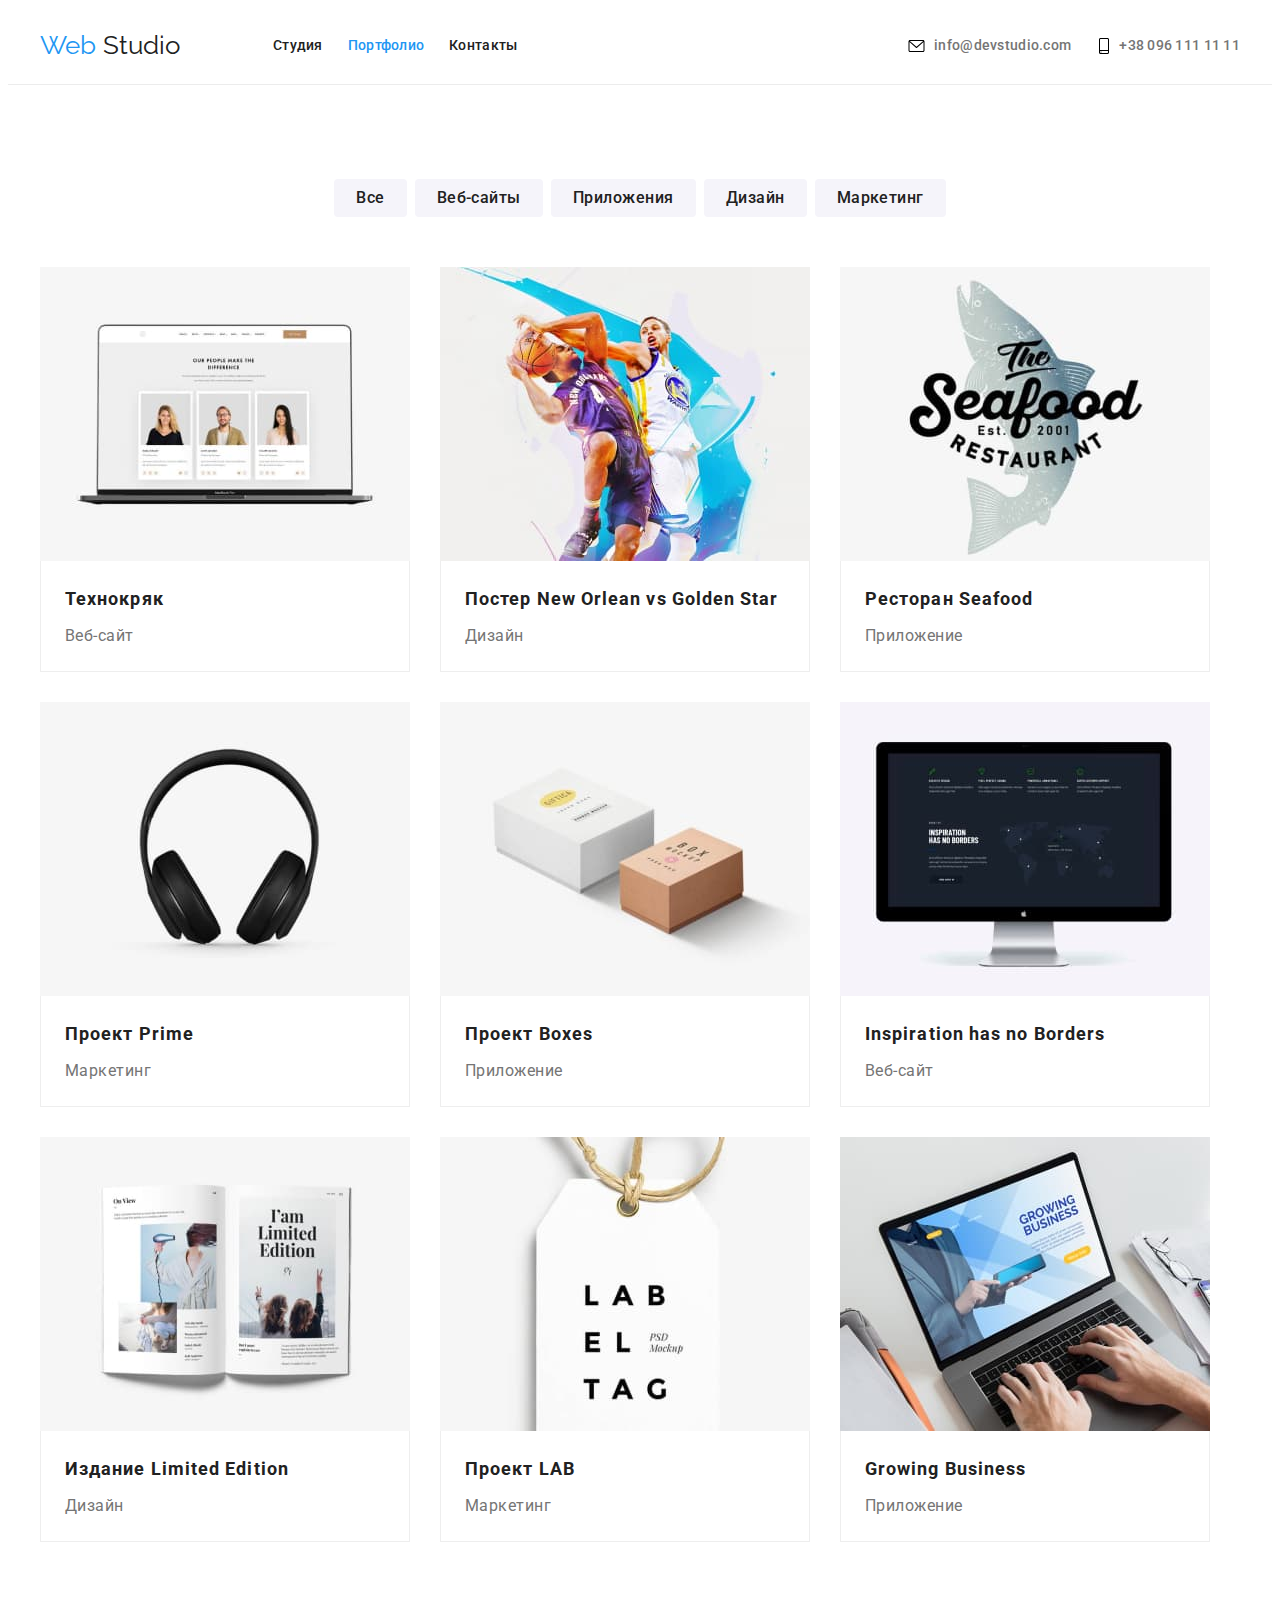
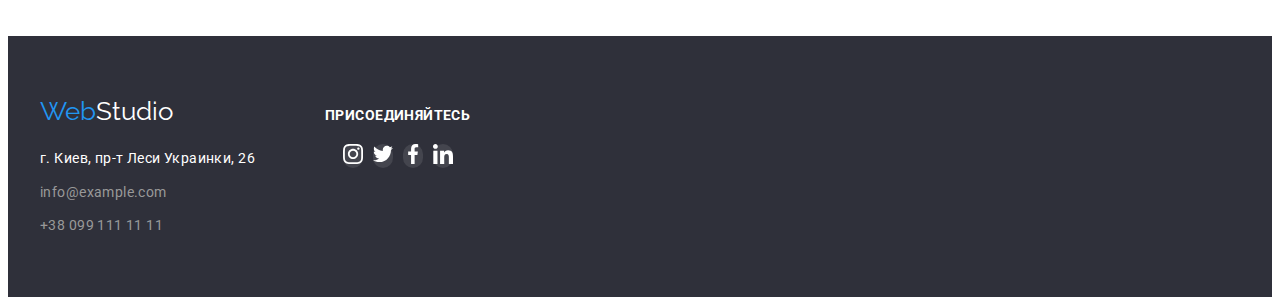
==== portfolio.html @ 64ae698d "created folders" ====
<!DOCTYPE html>
<html lang="ru">

<head>
    <meta charset="UTF-8">
    <meta http-equiv="X-UA-Compatible" content="IE=edge">
    <meta name="viewport" content="width=device-width, initial-scale=1.0">
    <title>Homework</title>

    <link rel="stylesheet" href="./css/style.css">

    <link rel="stylesheet" href="https://cdnjs.cloudflare.com/ajax/libs/modern-normalize/1.0.0/modern-normalize.min.css"
        integrity="sha512-ISS7cAi1PEhQ8jnbJpJZMd29NlhNj4AWYyLOSp2CE/CsHxTCu+r+t0D2yoJudVrd0/8fTVPUVDzY5Tvli75u/g=="
        crossorigin="anonymous" />
    
    <link
        href="https://fonts.googleapis.com/css2?family=Raleway:wght@700&family=Roboto:wght@400;500;700;900&display=swap"
        rel="stylesheet">
</head>

<body>
    <!--Header-->
    <header class="header">
        <div class="container header-container">
            <a href="./index.html" lang="en" class="logo link">
                <span class="colortext">Web</span> Studio
            </a>
            <nav>
                <ul class="site-nav list">
                    <li class="item"><a href="./index.html" class="link">Студия</a></li>
                    <li class="item"><a href="#" class="link active">Портфолио</a></li>
                    <li class="item"><a href="#" class="link">Контакты</a></li>
                </ul>
            </nav>

            <ul class="auth-nav list">
                <li class="item auth-nav-item">
                    <a class="link auth-nav-link" href="mailto:info@devstudio.com"><svg class="icon nav-icon" width="21" height="16">
                            <use href="./images/icons.svg#envelope"></use>
                        </svg>
                        info@devstudio.com</a>
                </li>
                <li class="item auth-nav-item">
                    <a class="link auth-nav-link" href="tel:+380961111111"><svg class="icon nav-icon" width="16" height="20">
                            <use href="./images/icons.svg#smartphone"></use>
                        </svg>+38 096 111 11 11</a>
                </li>
            </ul>
        </div>
    </header>

    <main class="section">
        <div class="container">
            <div class="filters">
                <button type="button" class="filters-button">Все</button>
                <button type="button" class="filters-button">Веб-сайты</button>
                <button type="button" class="filters-button">Приложения</button>
                <button type="button" class="filters-button">Дизайн</button>
                <button type="button" class="filters-button">Маркетинг</button>
            </div>
            <ul class="portfolio-set list">
                <li class="item">
                    <a href="#" class="link portfolio-set-link">
                        <img src="./images/portfolioimages/img1-techno.jpg" alt="picture of people on a laptop screen" width="370">
                        <div class="set-content">
                            <h3 class="portfolio-title">Технокряк</h3>
                            <p class="text">Веб-сайт</p>
                        </div>
                    </a>
                </li>
                <li class="item">
                    <a href="#" class="link portfolio-set-link">
                        <img src="./images/portfolioimages/img2-neworlean.jpg" alt="picture of basketball players on a poster" width="370">
                        <div class="set-content">
                            <h3 class="portfolio-title">Постер New Orlean vs Golden Star</h3>
                            <p class="text">Дизайн</p>
                        </div>
                    </a>
                </li>
                <li class="item">
                    <a href="#" class="link portfolio-set-link">
                        <img src="./images/portfolioimages/img3-seafood.jpg" alt="picture of a seafood restaurant logo" width="370">
                        <div class="set-content">
                            <h3 class="portfolio-title">Ресторан Seafood</h3>
                            <p class="text">Приложение</p>
                        </div>
                    </a>
                </li>
                <li class="item">
                    <a href="#" class="link portfolio-set-link">
                        <img src="./images/portfolioimages/img4-earphones.jpg" alt="picture of earphones" width="370">
                        <div class="set-content">
                            <h3 class="portfolio-title">Проект Prime</h3>
                            <p class="text">Маркетинг</p>
                        </div>
                    </a>
                </li>
                <li class="item">
                    <a href="#" class="link portfolio-set-link">
                        <img src="./images/portfolioimages/img5-boxes.jpg" alt="picture of boxes" width="370">
                        <div class="set-content">
                            <h3 class="portfolio-title">Проект Boxes</h3>
                            <p class="text">Приложение</p>
                        </div>
                    </a>
                </li>
                <li class="item">
                    <a href="#" class="link portfolio-set-link">
                        <img src="./images/portfolioimages/img6-monitor.jpg" alt="picture of Imac" width="370">
                        <div class="set-content">
                            <h3 class="portfolio-title">Inspiration has no Borders</h3>
                            <p class="text">Веб-сайт</p>
                        </div>
                    </a>
                </li>
                <li class="item">
                    <a href="#" class="link portfolio-set-link">
                        <img src="./images/portfolioimages/img7-magazine.jpg" alt="picture of an open book" width="370">
                        <div class="set-content">
                            <h3 class="portfolio-title">Издание Limited Edition</h3>
                            <p class="text">Дизайн</p>
                        </div>
                    </a>
                </li>
                <li class="item">
                    <a href="#" class="link portfolio-set-link">
                        <img src="./images/portfolioimages/img8-tag.jpg" alt="picture of a tag" width="370">
                        <div class="set-content">
                            <h3 class="portfolio-title">Проект LAB</h3>
                            <p class="text">Маркетинг</p>
                        </div>
                    </a>
                </li>
                <li class="item">
                    <a href="#" class="link portfolio-set-link">
                        <img src="./images/portfolioimages/img9-laptop.jpg" alt="picture of a laptop" width="370">
                        <div class="set-content">
                            <h3 class="portfolio-title">Growing Business</h3>
                            <p class="text">Приложение</p>
                        </div>
                    </a>
                </li>
            </ul>
        </div>
    </main>
    <!--Footer-->
    <footer class="footer">
        <div class="container footer-container">
            <div class="footer-address-information">
                <a href="./index.html" lang="en" class="logo link"><span class="colortext">Web</span>Studio</a>
                <address class="address">
                    <ul class="footer-list list">
                        <li class="item">
                            <a class="footer-address link"
                                href="https://www.google.com/maps/d/embed?mid=10uSM3H-mIU3GznYo2szRIEphczw" target="_blank"
                                rel="noopener noreferrer">г. Киев, пр-т Леси Украинки, 26</a>
                        </li>
                        <li class="item">
                            <a class="contacts-footer link" href="mailto:iinfo@example.com">info@example.com</a>
                        </li>
                        <li class="item">
                            <a class="contacts-footer link" href="tel:+380991111111">+38 099 111 11 11</a>
                        </li>
                    </ul>
                </address>
            </div>
            <div class="footer-join">
                <h3 class="title footer-join-title">Присоединяйтесь</h3>
                <ul class="list social-list footer-social-list">
                    <li class="item social-list-item footer-social-list-item"><a class="link" href="#">
                            <svg class="icon footer-social-icon" width="20" height="20">
                                <use href="./images/icons.svg#instagram"></use>
                            </svg>
                        </a></li>
                    <li class="item social-list-item footer-social-list-item"><a class="link" href="#">
                            <svg class="icon footer-social-icon" width="20" height="20">
                                <use href="./images/icons.svg#twitter"></use>
                            </svg>
                        </a></li>
                    <li class="item social-list-item footer-social-list-item"><a class="link" href="#">
                            <svg class="icon footer-social-icon" width="20" height="20">
                                <use href="./images/icons.svg#facebook"></use>
                            </svg>
                        </a></li>
                    <li class="item social-list-item footer-social-list-item"><a class="link" href="#">
                            <svg class="icon footer-social-icon" width="20" height="20">
                                <use href="./images/icons.svg#linkedin"></use>
                            </svg>
                        </a></li>
    
                </ul>
            </div>
        </div>
    </footer>
    
    </body>
    
    </html>
---- css/style.css ----
:root {
  --main-font: "Roboto", sans serif;

  --primary-text-color: #757575;
  --secondary-text-color: #999999;
  --title-text-color: #212121;
  --primary-background-color: #ffffff;
  --accent-color: #2196f3;
  --background-color: #e5e5e5;
  --secondary-background-color: #f5f4fa;
  --footer-background-color: #2f303a;
  --social-links-bg-color: rgba(255, 255, 255, 0.1);
  --secondary-accent-color: #188ce8;
  --primary-border-color: #eeeeee;
  --secondary-border-color: #ececec;
  --company-border-color: #afb1b8;
  --hero-background-color: rgba(47, 48, 58, 0.4);
}

body {
  color: var(--primary-text-color);
  background-color: var(--primary-background-color);
}
h1,
h2,
h3,
h4,
h5,
h6,
p {
  margin-top: 0;
  margin-bottom: 0;
}

.list {
  list-style: none;
  margin: 0;
  padding: 0;
}

.link {
  text-decoration: none;
}

img {
  display: block;
  max-width: 100%;
  height: auto;
}

/* ====================== COMPONENTS ======================= */

.section {
  padding-top: 94px;
  padding-bottom: 94px;
}

.section-title {
  margin-bottom: 50px;

  color: var(--title-text-color);
  font-family: var(--main-font);
  font-size: 36px;
  line-height: 1.16;
  text-align: center;
  letter-spacing: 0.03em;
}

.container {
  max-width: 1200px;
  margin: 0 auto;
  padding-left: 15px;
  padding-right: 15px;
}
/* ====================== HEADER ========================= */
.header {
  border-bottom: 1px solid var(--secondary-border-color);
}

.header-container {
  align-items: center;
  display: flex;
}

.logo {
  font-family: Raleway, sans-serif;
  font-size: 26px;
  line-height: 1.2;
  color: var(--title-text-color);
}

.colortext {
  color: var(--accent-color);
}

.site-nav {
  display: flex;
  margin-left: 93px;
}

.site-nav .link {
  display: block;
  padding-top: 30px;
  padding-bottom: 30px;

  color: var(--title-text-color);
  font-family: var(--main-font);
  font-weight: 500;
  font-size: 14px;
  line-height: 1.14;
  letter-spacing: 0.02em;
}

.site-nav .item:not(:last-child) {
  margin-right: 25px;
}

.site-nav .active {
  color: var(--accent-color);
}

.site-nav .link:hover,
.site-nav .link:focus {
  color: var(--accent-color);
}

.auth-nav {
  display: flex;
  margin-left: auto;
}

.auth-nav-link {
  display: flex;
  align-items: center;

  color: var(--primary-text-color);
  font-family: var(--main-font);
  font-weight: 500;
  font-size: 14px;
  line-height: 1.14;
  letter-spacing: 0.02em;
}

.auth-nav-link:hover,
.auth-nav-link:focus {
  color: var(--accent-color);
  fill: var(--accent-color);
}

.auth-nav-item:not(:last-child) {
  margin-right: 25px;
}

.auth-nav-item {
  display: flex;
}

.nav-icon {
  margin-right: 7px;
}

/* ==================== Header END ========================= */
/* ==================== HERO SECTION ======================= */
.hero {
  text-align: center;
}

.overlay {
  padding-bottom: 210px;
  margin-left: auto;
  margin-right: auto;
  max-width: 1600px;
  height: 600px;
  background-image: linear-gradient(
      var(--hero-background-color),
      var(--hero-background-color)
    ),
    url(../images/studioimages/heroimage.jpg);
  background-position: center;
}

.hero-title {
  padding-top: 200px;
  margin-bottom: 30px;

  color: var(--primary-background-color);
  font-family: var(--main-font);
  font-weight: 900;
  font-size: 44px;
  line-height: 1.4;
  text-align: center;
  letter-spacing: 0.06em;
  text-transform: uppercase;
}
.hero-button {
  padding: 10px 32px;

  color: var(--primary-background-color);
  background-color: var(--accent-color);
  font-family: var(--main-font);
  font-weight: 700;
  font-size: 16px;
  line-height: 1.8;
  letter-spacing: 0.06em;
  border-radius: 4px;
  border: 0;
  cursor: pointer;
}

.hero-button:hover,
.hero-button:focus {
  background-color: var(--secondary-accent-color);
}
/* =================== Hero section END ==================== */
/* ================== FEATURES SECTION ==================== */
.features-section {
  padding-top: 94px;
  padding-bottom: 47px;
}

.features-section-titles {
  margin-bottom: 10px;

  color: var(--title-text-color);
  font-family: var(--main-font);
  font-size: 14px;
  line-height: 1.14;
  letter-spacing: 0.03em;
  text-transform: uppercase;
}

.features-section .text {
  font-family: var(--main-font);
  font-size: 14px;
  line-height: 1.7;
  letter-spacing: 0.03em;
}

.features-list {
  display: flex;
  justify-content: space-between;
}

.features-list-item {
  flex-basis: calc(100% / 4 - 30px);
}

.features-thumb {
  display: flex;
  align-items: center;
  justify-content: center;
  margin-bottom: 30px;
  height: 120px;

  background-color: var(--secondary-background-color);
}

.features-icon {
  width: 70px;
  height: 70px;
  display: block;
}

/* ================== Features section END ================= */
/* ================== DIRECTION SECTION ==================== */
.direction-section {
  padding-top: 47px;
  padding-bottom: 94px;
}

.work-direction-title {
  margin-bottom: 50px;
}
.direction-list {
  display: flex;
  flex-basis: calc((100%-90px) / 3);
  margin-right: -30px;
  margin-bottom: -30px;
}

.direction-list-item {
  margin-right: 30px;
  margin-bottom: 30px;
}

/* ============== Direction section END ==================== */
/* ==================== CARDS SECTION ====================== */

.cards-section {
  background-color: var(--secondary-background-color);
}

.cards-list {
  display: flex;
  margin-right: -30px;
  margin-bottom: -30px;
  flex-basis: calc((100%-120px) / 4);
}

.cards-list-item {
  margin-right: 30px;
  margin-bottom: 30px;

  background-color: var(--primary-background-color);
  box-shadow: 0px 1px 3px rgba(0, 0, 0, 0.12), 0px 1px 1px rgba(0, 0, 0, 0.14),
    0px 2px 1px rgba(0, 0, 0, 0.2);
  border-radius: 0px 0px 4px 4px;
}

.cards-element {
  padding: 30px 32px;
}

.card-title {
  margin-bottom: 10px;

  color: var(--title-text-color);
  font-family: var(--main-font);
  font-weight: 500;
  font-size: 16px;
  line-height: 1.18;
  text-align: center;
  letter-spacing: 0.03em;
}

.card-text {
  margin-bottom: 16px;

  font-family: var(--main-font);
  font-size: 16px;
  line-height: 1.18;
  text-align: center;
  letter-spacing: 0.03em;
}

.social-list {
  display: flex;
  justify-content: center;
}

.social-list-link {
  display: flex;
  align-items: center;
  justify-content: center;
  height: 44px;
  width: 44px;
  fill: var(--primary-text-color);

  border-radius: 50px;
}

.social-list-link:hover,
.social-list-link:focus {
  background-color: var(--accent-color);
  fill: var(--primary-background-color);
  color: var(--primary-background-color);
}

.social-icon:hover,
.social-icon:focus {
  fill: var(--primary-background-color);
}

.social-list-item:not(:last-child) {
  margin-right: 10px;
}

/* ==================== Cards section END ================== */
/* ==================== CLIENT LIST SECTION  ======================= */
.client-list {
  display: flex;
  justify-content: center;
}

.client-list-item {
  display: flex;
  align-items: center;
  justify-content: center;
  width: 170px;
  height: 92px;
  border: 1px solid var(--company-border-color);
  border-radius: 4px;
}

.client-list-item:not(:last-child) {
  margin-right: 30px;
}
/* =============== Client list section END =============== */
/* ======================== FOOTER ========================= */
.footer {
  background-color: var(--footer-background-color);
}

.footer-container {
  padding-top: 60px;
  padding-bottom: 60px;
  display: flex;
}

.footer .logo {
  color: var(--primary-background-color);
}

.footer-address {
  margin-top: 20px;

  color: var(--primary-background-color);
  font-family: var(--main-font);
  font-size: 14px;
  line-height: 1.7;
  letter-spacing: 0.03em;
}

.contacts-footer {
  color: var(--secondary-text-color);
  font-family: var(--main-font);
  font-size: 14px;
  line-height: 24px;
  letter-spacing: 0.03em;
}
.contacts-footer:hover,
.contacts-footer:focus {
  color: var(--accent-color);
}

.footer-list .link {
  display: inline-block;
  font-style: normal;
}

.footer-list .item:not(:last-child) {
  margin-bottom: 9px;
}

.footer-join {
  margin-top: 12px;
  margin-left: 70px;
}

.footer-join-title {
  margin-bottom: 20px;

  font-family: var(--main-font);
  color: var(--primary-background-color);
  font-size: 14px;
  line-height: 1.14;
  letter-spacing: 0.03em;
  text-transform: uppercase;
}

.footer-social-list-item {
  background-color: var(--social-links-bg-color);
  border-radius: 50px;
}

.footer-social-icon {
  fill: var(--primary-background-color);
}

/* ==================== Footer END ========================= */
/* ==================== PORTFOLIO ========================= */
.filters {
  display: flex;
  justify-content: center;
  margin-bottom: 50px;
}

.filters-button:not(:last-child) {
  margin-right: 8px;
}

.filters-button {
  padding: 6px 22px;
  cursor: pointer;

  color: var(--title-text-color);
  background-color: var(--secondary-background-color);
  font-family: var(--main-font);
  font-weight: 500;
  font-size: 16px;
  line-height: 1.62;
  letter-spacing: 0.03em;
  border-radius: 4px;
  border: 0;
}

.filters-button:hover,
.filters-button:focus {
  color: var(--primary-background-color);
  background-color: var(--accent-color);
  box-shadow: 0px 3px 1px rgba(0, 0, 0, 0.1), 0px 1px 2px rgba(0, 0, 0, 0.08),
    0px 2px 2px rgba(0, 0, 0, 0.12);
}

.portfolio-set {
  display: flex;
  flex-wrap: wrap;
  margin-right: -30px;
  margin-bottom: -30px;
}

.portfolio-set-link {
  flex-basis: calc((100%-90px) / 3);
  margin-right: 30px;
  margin-bottom: 30px;
  display: inline-block;
}

.portfolio-set-link:hover {
  box-shadow: 0px 1px 1px rgba(0, 0, 0, 0.12), 0px 4px 4px rgba(0, 0, 0, 0.06),
    1px 4px 6px rgba(0, 0, 0, 0.16);
}

.portfolio-title {
  margin-bottom: 4px;

  color: var(--title-text-color);
  font-family: var(--main-font);
  font-size: 18px;
  line-height: 2;
  letter-spacing: 0.06em;
}

.portfolio-set .item {
  background-color: var(--primary-background-color);
}

.portfolio-set .text {
  color: var(--primary-text-color);
  font-family: var(--main-font);
  font-size: 16px;
  line-height: 1.87;
  letter-spacing: 0.03em;
}

.set-content {
  padding: 20px 24px;
  border: 1px solid var(--primary-border-color);
  border-top: 0;
}
/* ==================== Portfolio END ====================== */
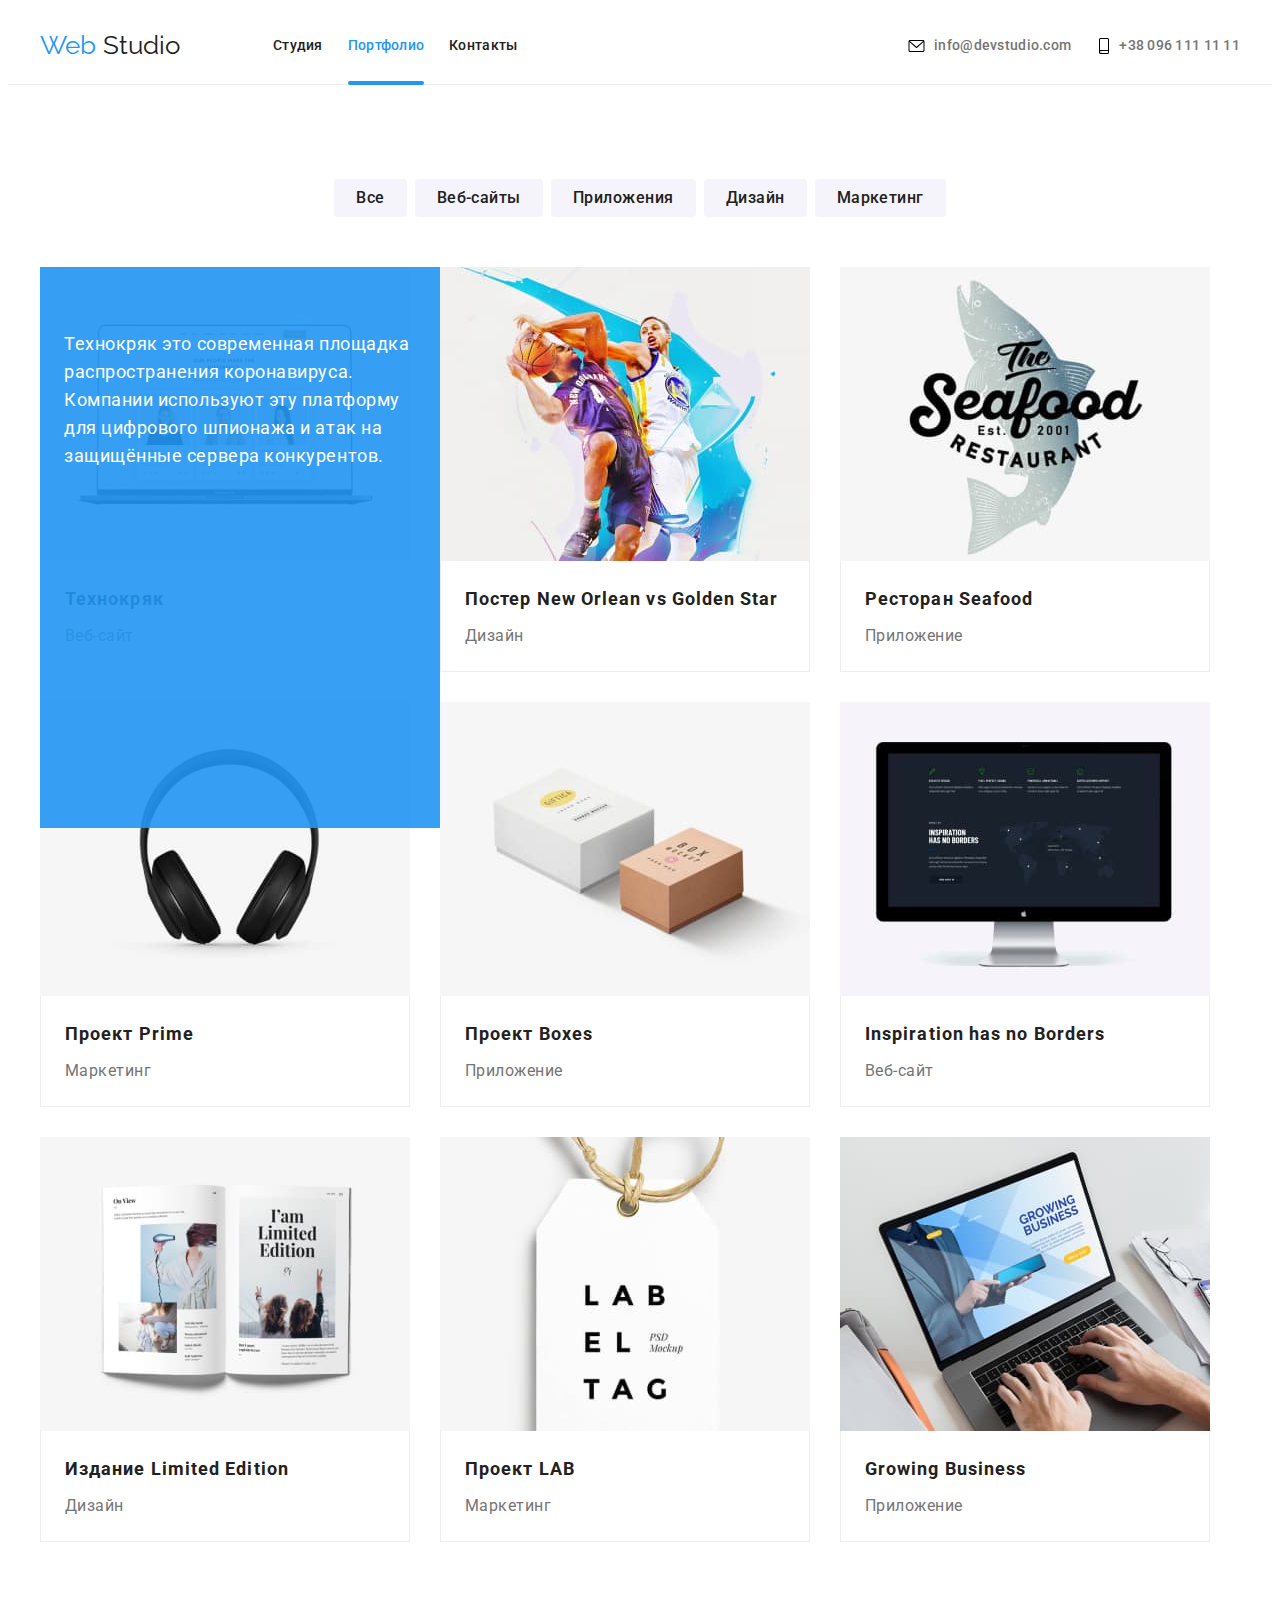
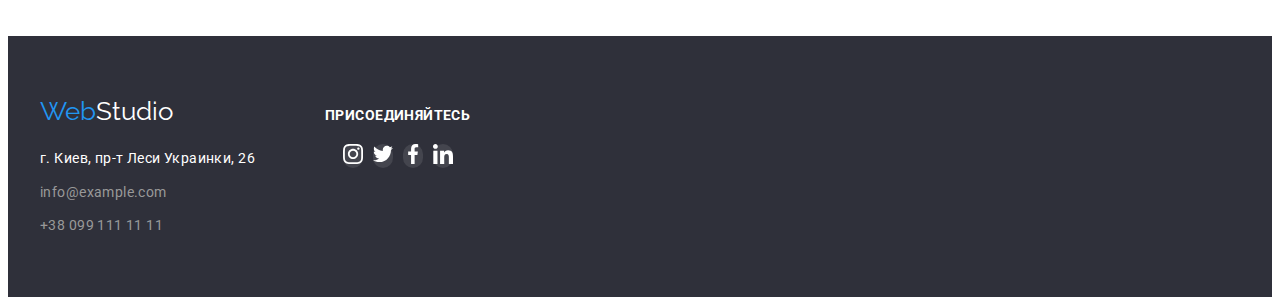
==== commit cbb13fa2: "added the active line" ====
--- a/portfolio.html
+++ b/portfolio.html
@@ -28,7 +28,7 @@
             <nav>
                 <ul class="site-nav list">
                     <li class="item"><a href="./index.html" class="link">Студия</a></li>
-                    <li class="item"><a href="#" class="link active">Портфолио</a></li>
+                    <li class="item site-nav-item"><a href="#" class="link active">Портфолио</a></li>
                     <li class="item"><a href="#" class="link">Контакты</a></li>
                 </ul>
             </nav>
@@ -59,16 +59,22 @@
                 <button type="button" class="filters-button">Маркетинг</button>
             </div>
             <ul class="portfolio-set list">
-                <li class="item">
-                    <a href="#" class="link portfolio-set-link">
+                <li class="item portfolio-set-item">
+                    <div class="portfolio-set-thumb"> 
+                    <a href="#" class="link portfolio-set-link">
+                       
                         <img src="./images/portfolioimages/img1-techno.jpg" alt="picture of people on a laptop screen" width="370">
+                        <div class="description">
+                            <p class="description-text">Технокряк это современная площадка распространения коронавируса. Компании используют эту платформу для цифрового
+                            шпионажа и атак на защищённые сервера конкурентов.</p>
+                        </div>
                         <div class="set-content">
                             <h3 class="portfolio-title">Технокряк</h3>
                             <p class="text">Веб-сайт</p>
                         </div>
-                    </a>
-                </li>
-                <li class="item">
+                    </a></div>
+                </li>
+                <li class="item portfolio-set-item">
                     <a href="#" class="link portfolio-set-link">
                         <img src="./images/portfolioimages/img2-neworlean.jpg" alt="picture of basketball players on a poster" width="370">
                         <div class="set-content">
@@ -77,7 +83,7 @@
                         </div>
                     </a>
                 </li>
-                <li class="item">
+                <li class="item portfolio-set-item">
                     <a href="#" class="link portfolio-set-link">
                         <img src="./images/portfolioimages/img3-seafood.jpg" alt="picture of a seafood restaurant logo" width="370">
                         <div class="set-content">
@@ -86,7 +92,7 @@
                         </div>
                     </a>
                 </li>
-                <li class="item">
+                <li class="item portfolio-set-item">
                     <a href="#" class="link portfolio-set-link">
                         <img src="./images/portfolioimages/img4-earphones.jpg" alt="picture of earphones" width="370">
                         <div class="set-content">
@@ -95,7 +101,7 @@
                         </div>
                     </a>
                 </li>
-                <li class="item">
+                <li class="item portfolio-set-item">
                     <a href="#" class="link portfolio-set-link">
                         <img src="./images/portfolioimages/img5-boxes.jpg" alt="picture of boxes" width="370">
                         <div class="set-content">
@@ -104,7 +110,7 @@
                         </div>
                     </a>
                 </li>
-                <li class="item">
+                <li class="item portfolio-set-item">
                     <a href="#" class="link portfolio-set-link">
                         <img src="./images/portfolioimages/img6-monitor.jpg" alt="picture of Imac" width="370">
                         <div class="set-content">
@@ -113,7 +119,7 @@
                         </div>
                     </a>
                 </li>
-                <li class="item">
+                <li class="item portfolio-set-item">
                     <a href="#" class="link portfolio-set-link">
                         <img src="./images/portfolioimages/img7-magazine.jpg" alt="picture of an open book" width="370">
                         <div class="set-content">
@@ -122,7 +128,7 @@
                         </div>
                     </a>
                 </li>
-                <li class="item">
+                <li class="item portfolio-set-item">
                     <a href="#" class="link portfolio-set-link">
                         <img src="./images/portfolioimages/img8-tag.jpg" alt="picture of a tag" width="370">
                         <div class="set-content">
@@ -131,7 +137,7 @@
                         </div>
                     </a>
                 </li>
-                <li class="item">
+                <li class="item portfolio-set-item">
                     <a href="#" class="link portfolio-set-link">
                         <img src="./images/portfolioimages/img9-laptop.jpg" alt="picture of a laptop" width="370">
                         <div class="set-content">
--- a/css/style.css
+++ b/css/style.css
@@ -15,6 +15,8 @@
   --secondary-border-color: #ececec;
   --company-border-color: #afb1b8;
   --hero-background-color: rgba(47, 48, 58, 0.4);
+  --label-background-color: rgba(47, 48, 58, 0.8);
+  --portfolio-overlay-color: rgba(33, 150, 243, 0.9);
 }
 
 body {
@@ -117,6 +119,23 @@
 
 .site-nav .active {
   color: var(--accent-color);
+}
+
+.site-nav-item {
+  position: relative;
+}
+
+.site-nav .active::after {
+  position: absolute;
+  left: 0;
+  bottom: -1px;
+
+  content: "";
+  display: block;
+  width: 100%;
+  height: 4px;
+  background-color: var(--accent-color);
+  border-radius: 2px;
 }
 
 .site-nav .link:hover,
@@ -188,7 +207,6 @@
   font-weight: 900;
   font-size: 44px;
   line-height: 1.4;
-  text-align: center;
   letter-spacing: 0.06em;
   text-transform: uppercase;
 }
@@ -271,6 +289,28 @@
 .work-direction-title {
   margin-bottom: 50px;
 }
+
+.direction-titles {
+  color: var(--primary-background-color);
+  font-family: var(--main-font);
+  font-size: 14px;
+  line-height: 1.14;
+  text-align: center;
+  letter-spacing: 0.03em;
+  text-transform: uppercase;
+}
+
+.direction-label {
+  position: absolute;
+  padding: 27px;
+  height: 70px;
+  width: 100%;
+  bottom: 0;
+  left: 0;
+
+  background-color: var(--label-background-color);
+}
+
 .direction-list {
   display: flex;
   flex-basis: calc((100%-90px) / 3);
@@ -279,6 +319,7 @@
 }
 
 .direction-list-item {
+  position: relative;
   margin-right: 30px;
   margin-bottom: 30px;
 }
@@ -504,6 +545,7 @@
   margin-right: 30px;
   margin-bottom: 30px;
   display: inline-block;
+  /* z-index: 2; */
 }
 
 .portfolio-set-link:hover {
@@ -538,4 +580,32 @@
   border: 1px solid var(--primary-border-color);
   border-top: 0;
 }
+
+/* .portfolio-set-item {
+  position: relative;
+} */
+
+.portfolio-set-thumb {
+  position: relative;
+  /* display: inline-block; */
+
+  /* z-index: 1; */
+}
+.description {
+  position: absolute;
+  width: calc(100%-30px);
+  height: 100%;
+  top: 0;
+  left: 0;
+  padding: 63px 24px;
+
+  background-color: var(--portfolio-overlay-color);
+}
+.description-text {
+  font-family: var(--main-font);
+  font-size: 18px;
+  line-height: 1.56;
+  letter-spacing: 0.03em;
+  color: var(--primary-background-color);
+}
 /* ==================== Portfolio END ====================== */
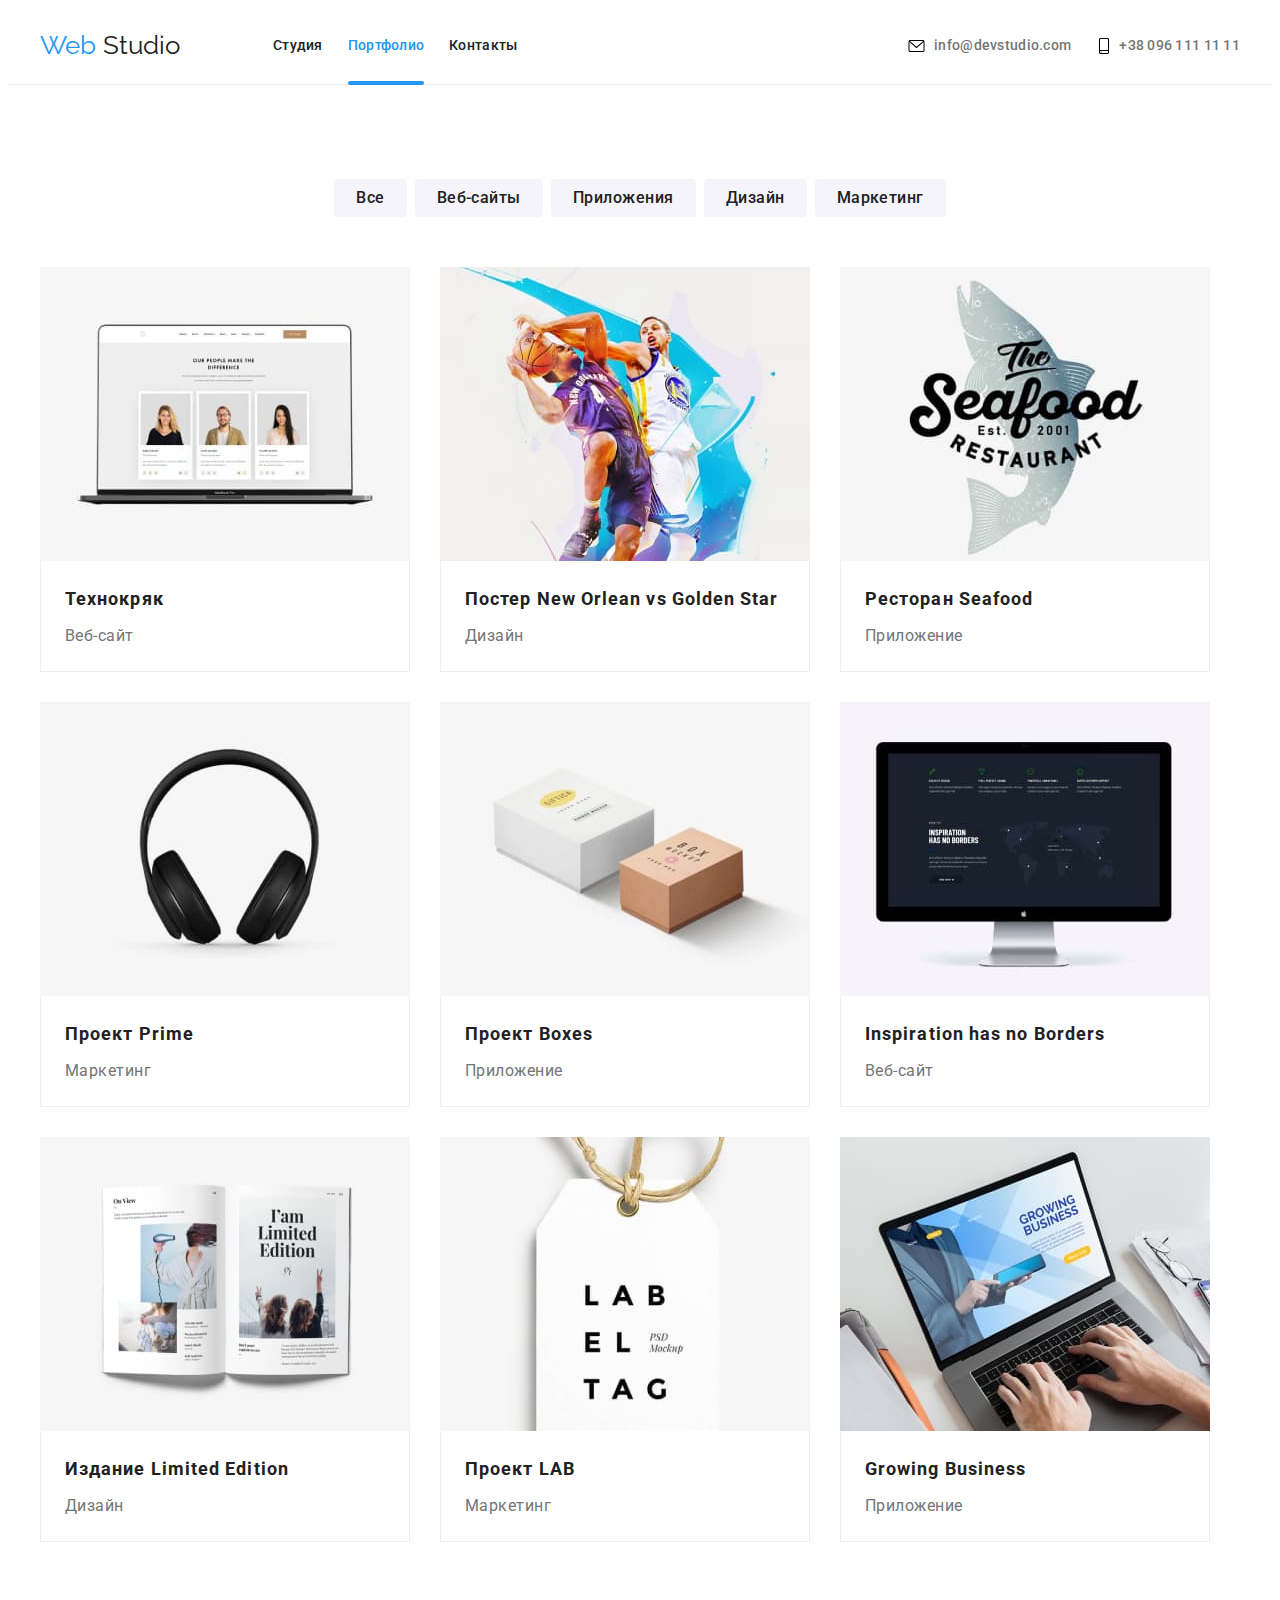
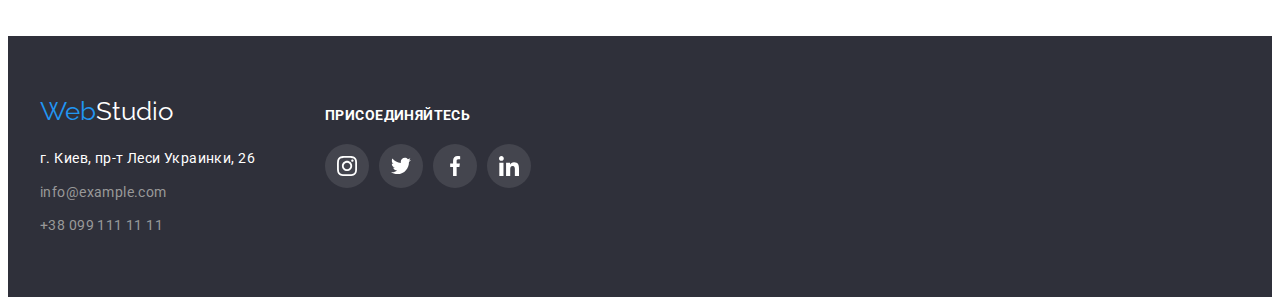
==== commit 077dc987: "added portfolio overlay" ====
--- a/portfolio.html
+++ b/portfolio.html
@@ -60,23 +60,30 @@
             </div>
             <ul class="portfolio-set list">
                 <li class="item portfolio-set-item">
-                    <div class="portfolio-set-thumb"> 
-                    <a href="#" class="link portfolio-set-link">
-                       
-                        <img src="./images/portfolioimages/img1-techno.jpg" alt="picture of people on a laptop screen" width="370">
-                        <div class="description">
-                            <p class="description-text">Технокряк это современная площадка распространения коронавируса. Компании используют эту платформу для цифрового
-                            шпионажа и атак на защищённые сервера конкурентов.</p>
+                    
+                    <a href="#" class="link portfolio-set-link">
+                       <div class="portfolio-set-thumb"> 
+                            <img src="./images/portfolioimages/img1-techno.jpg" alt="picture of people on a laptop screen" width="370">
+                            <div class="description">
+                                <p class="description-text">Технокряк это современная площадка распространения коронавируса. Компании используют эту платформу для цифрового
+                                шпионажа и атак на защищённые сервера конкурентов.</p>
+                            </div>
                         </div>
                         <div class="set-content">
                             <h3 class="portfolio-title">Технокряк</h3>
                             <p class="text">Веб-сайт</p>
                         </div>
-                    </a></div>
-                </li>
-                <li class="item portfolio-set-item">
-                    <a href="#" class="link portfolio-set-link">
-                        <img src="./images/portfolioimages/img2-neworlean.jpg" alt="picture of basketball players on a poster" width="370">
+                    </a>
+                </li>
+                <li class="item portfolio-set-item">
+                    <a href="#" class="link portfolio-set-link">
+                        <div class="portfolio-set-thumb">
+                            <img src="./images/portfolioimages/img2-neworlean.jpg" alt="picture of basketball players on a poster" width="370">
+                            <div class="description">
+                                <p class="description-text">Технокряк это современная площадка распространения коронавируса. Компании используют эту платформу для цифрового
+                                шпионажа и атак на защищённые сервера конкурентов.</p>
+                            </div>
+                        </div>
                         <div class="set-content">
                             <h3 class="portfolio-title">Постер New Orlean vs Golden Star</h3>
                             <p class="text">Дизайн</p>
@@ -85,7 +92,13 @@
                 </li>
                 <li class="item portfolio-set-item">
                     <a href="#" class="link portfolio-set-link">
-                        <img src="./images/portfolioimages/img3-seafood.jpg" alt="picture of a seafood restaurant logo" width="370">
+                        <div class="portfolio-set-thumb">
+                            <img src="./images/portfolioimages/img3-seafood.jpg" alt="picture of a seafood restaurant logo" width="370">
+                            <div class="description">
+                                <p class="description-text">Технокряк это современная площадка распространения коронавируса. Компании используют эту платформу для цифрового
+                                шпионажа и атак на защищённые сервера конкурентов.</p>
+                            </div>
+                        </div>
                         <div class="set-content">
                             <h3 class="portfolio-title">Ресторан Seafood</h3>
                             <p class="text">Приложение</p>
@@ -94,7 +107,13 @@
                 </li>
                 <li class="item portfolio-set-item">
                     <a href="#" class="link portfolio-set-link">
-                        <img src="./images/portfolioimages/img4-earphones.jpg" alt="picture of earphones" width="370">
+                        <div class="portfolio-set-thumb">
+                            <img src="./images/portfolioimages/img4-earphones.jpg" alt="picture of earphones" width="370">
+                            <div class="description">
+                                <p class="description-text">Технокряк это современная площадка распространения коронавируса. Компании используют эту платформу для цифрового
+                                шпионажа и атак на защищённые сервера конкурентов.</p>
+                            </div>
+                        </div>
                         <div class="set-content">
                             <h3 class="portfolio-title">Проект Prime</h3>
                             <p class="text">Маркетинг</p>
@@ -103,7 +122,13 @@
                 </li>
                 <li class="item portfolio-set-item">
                     <a href="#" class="link portfolio-set-link">
-                        <img src="./images/portfolioimages/img5-boxes.jpg" alt="picture of boxes" width="370">
+                        <div class="portfolio-set-thumb">
+                            <img src="./images/portfolioimages/img5-boxes.jpg" alt="picture of boxes" width="370">
+                            <div class="description">
+                                <p class="description-text">Технокряк это современная площадка распространения коронавируса. Компании используют эту платформу для цифрового
+                                шпионажа и атак на защищённые сервера конкурентов.</p>
+                            </div>
+                        </div>
                         <div class="set-content">
                             <h3 class="portfolio-title">Проект Boxes</h3>
                             <p class="text">Приложение</p>
@@ -112,7 +137,13 @@
                 </li>
                 <li class="item portfolio-set-item">
                     <a href="#" class="link portfolio-set-link">
-                        <img src="./images/portfolioimages/img6-monitor.jpg" alt="picture of Imac" width="370">
+                        <div class="portfolio-set-thumb">
+                            <img src="./images/portfolioimages/img6-monitor.jpg" alt="picture of Imac" width="370">
+                            <div class="description">
+                                <p class="description-text">Технокряк это современная площадка распространения коронавируса. Компании используют эту платформу для цифрового
+                                шпионажа и атак на защищённые сервера конкурентов.</p>
+                            </div>
+                        </div>
                         <div class="set-content">
                             <h3 class="portfolio-title">Inspiration has no Borders</h3>
                             <p class="text">Веб-сайт</p>
@@ -121,7 +152,13 @@
                 </li>
                 <li class="item portfolio-set-item">
                     <a href="#" class="link portfolio-set-link">
-                        <img src="./images/portfolioimages/img7-magazine.jpg" alt="picture of an open book" width="370">
+                        <div class="portfolio-set-thumb">
+                            <img src="./images/portfolioimages/img7-magazine.jpg" alt="picture of an open book" width="370">
+                            <div class="description">
+                                <p class="description-text">Технокряк это современная площадка распространения коронавируса. Компании используют эту платформу для цифрового
+                                шпионажа и атак на защищённые сервера конкурентов.</p>
+                            </div>
+                        </div>
                         <div class="set-content">
                             <h3 class="portfolio-title">Издание Limited Edition</h3>
                             <p class="text">Дизайн</p>
@@ -130,7 +167,13 @@
                 </li>
                 <li class="item portfolio-set-item">
                     <a href="#" class="link portfolio-set-link">
-                        <img src="./images/portfolioimages/img8-tag.jpg" alt="picture of a tag" width="370">
+                        <div class="portfolio-set-thumb">
+                            <img src="./images/portfolioimages/img8-tag.jpg" alt="picture of a tag" width="370">
+                            <div class="description">
+                                <p class="description-text">Технокряк это современная площадка распространения коронавируса. Компании используют эту платформу для цифрового
+                                шпионажа и атак на защищённые сервера конкурентов.</p>
+                            </div>
+                        </div>
                         <div class="set-content">
                             <h3 class="portfolio-title">Проект LAB</h3>
                             <p class="text">Маркетинг</p>
@@ -139,7 +182,13 @@
                 </li>
                 <li class="item portfolio-set-item">
                     <a href="#" class="link portfolio-set-link">
-                        <img src="./images/portfolioimages/img9-laptop.jpg" alt="picture of a laptop" width="370">
+                        <div class="portfolio-set-thumb">
+                            <img src="./images/portfolioimages/img9-laptop.jpg" alt="picture of a laptop" width="370">
+                            <div class="description">
+                                <p class="description-text">Технокряк это современная площадка распространения коронавируса. Компании используют эту платформу для цифрового
+                                шпионажа и атак на защищённые сервера конкурентов.</p>
+                            </div>
+                        </div>
                         <div class="set-content">
                             <h3 class="portfolio-title">Growing Business</h3>
                             <p class="text">Приложение</p>
@@ -173,22 +222,22 @@
             <div class="footer-join">
                 <h3 class="title footer-join-title">Присоединяйтесь</h3>
                 <ul class="list social-list footer-social-list">
-                    <li class="item social-list-item footer-social-list-item"><a class="link" href="#">
+                    <li class="item social-list-item footer-social-list-item"><a class="link social-list-link" href="#">
                             <svg class="icon footer-social-icon" width="20" height="20">
                                 <use href="./images/icons.svg#instagram"></use>
                             </svg>
                         </a></li>
-                    <li class="item social-list-item footer-social-list-item"><a class="link" href="#">
+                    <li class="item social-list-item footer-social-list-item"><a class="link social-list-link" href="#">
                             <svg class="icon footer-social-icon" width="20" height="20">
                                 <use href="./images/icons.svg#twitter"></use>
                             </svg>
                         </a></li>
-                    <li class="item social-list-item footer-social-list-item"><a class="link" href="#">
+                    <li class="item social-list-item footer-social-list-item"><a class="link social-list-link" href="#">
                             <svg class="icon footer-social-icon" width="20" height="20">
                                 <use href="./images/icons.svg#facebook"></use>
                             </svg>
                         </a></li>
-                    <li class="item social-list-item footer-social-list-item"><a class="link" href="#">
+                    <li class="item social-list-item footer-social-list-item"><a class="link social-list-link" href="#">
                             <svg class="icon footer-social-icon" width="20" height="20">
                                 <use href="./images/icons.svg#linkedin"></use>
                             </svg>
--- a/css/style.css
+++ b/css/style.css
@@ -581,26 +581,27 @@
   border-top: 0;
 }
 
-/* .portfolio-set-item {
-  position: relative;
-} */
-
 .portfolio-set-thumb {
   position: relative;
-  /* display: inline-block; */
 
   /* z-index: 1; */
 }
 .description {
   position: absolute;
-  width: calc(100%-30px);
+  width: 100%;
   height: 100%;
   top: 0;
   left: 0;
   padding: 63px 24px;
+  opacity: 0;
 
   background-color: var(--portfolio-overlay-color);
 }
+
+.portfolio-set-link:hover .description {
+  opacity: 1;
+}
+
 .description-text {
   font-family: var(--main-font);
   font-size: 18px;
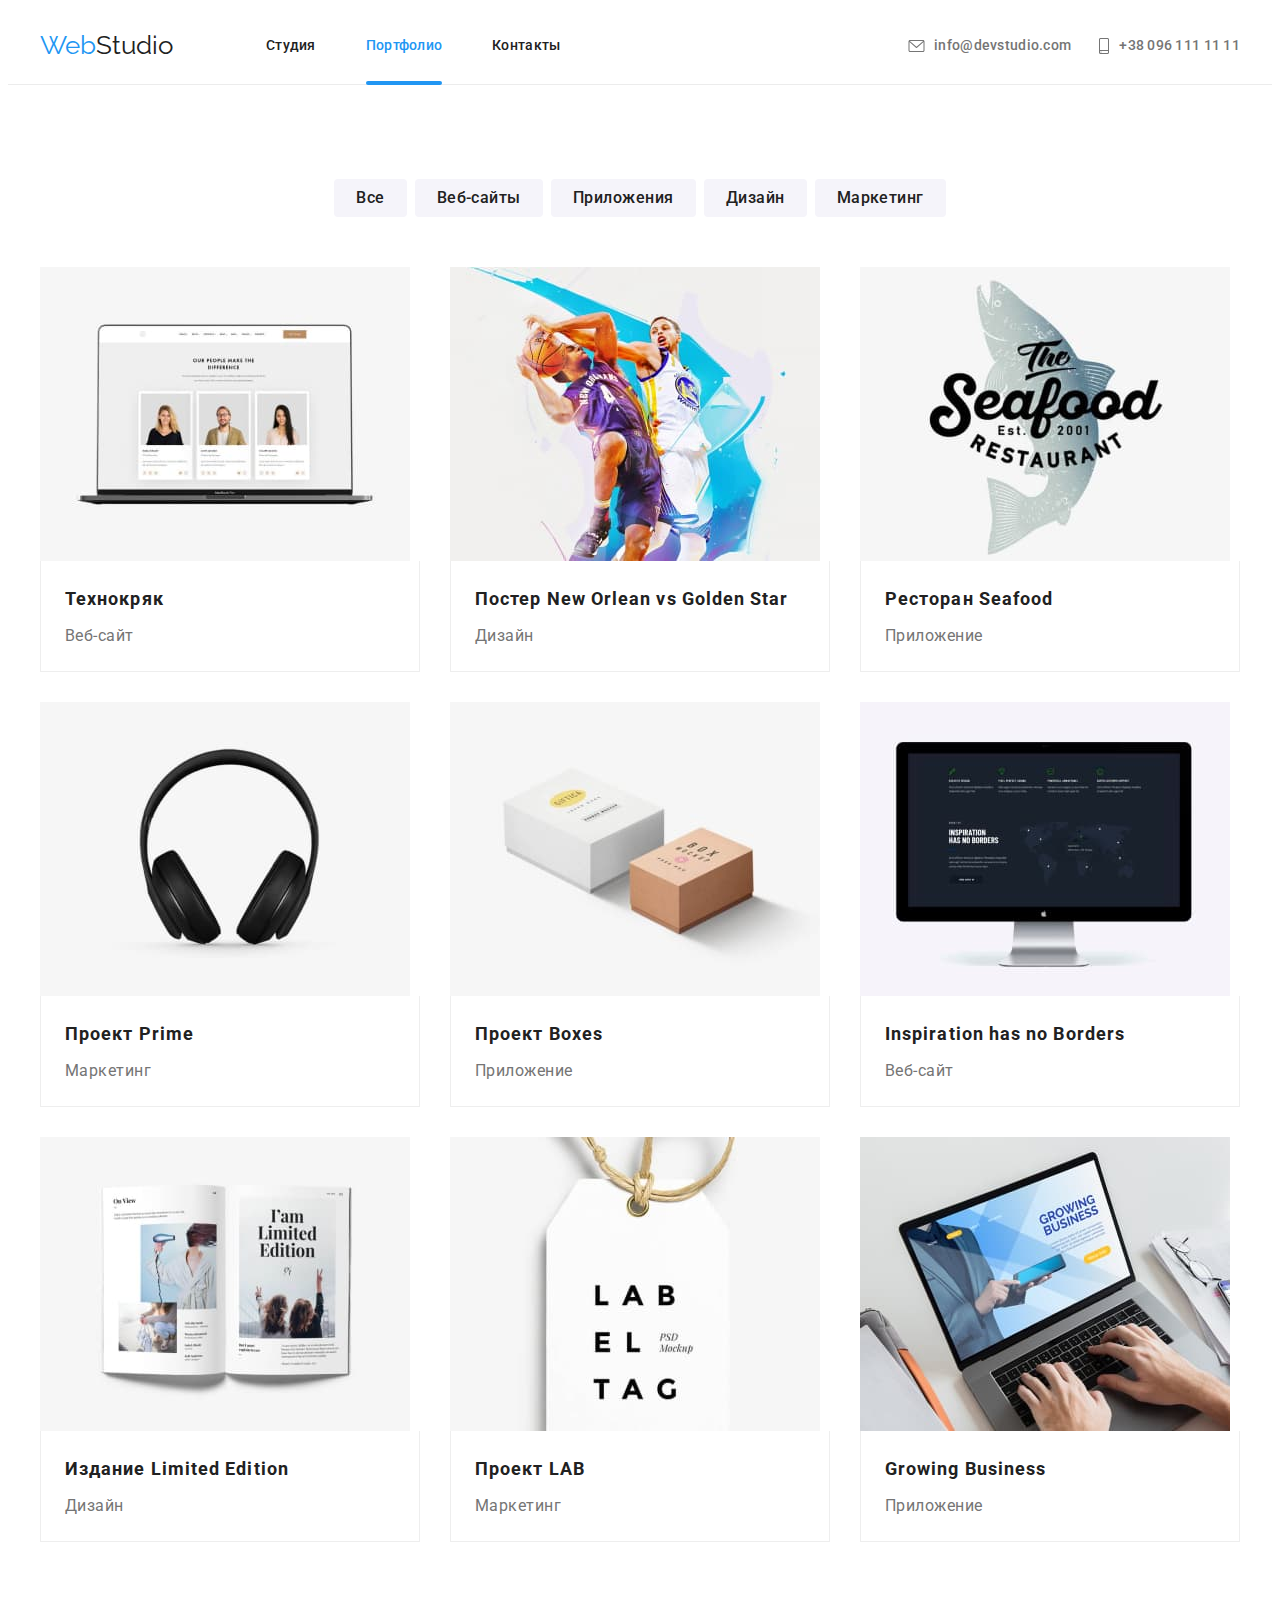
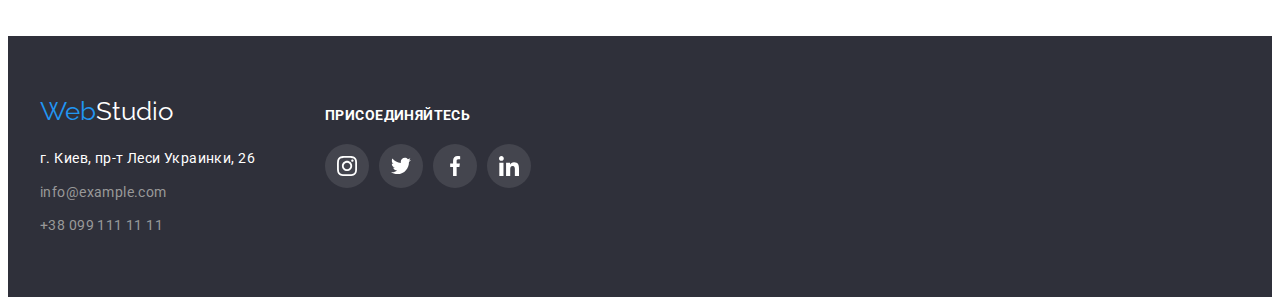
==== commit c072b9f6: "corrections" ====
--- a/portfolio.html
+++ b/portfolio.html
@@ -23,7 +23,7 @@
     <header class="header">
         <div class="container header-container">
             <a href="./index.html" lang="en" class="logo link">
-                <span class="colortext">Web</span> Studio
+                <span class="colortext">Web</span>Studio
             </a>
             <nav>
                 <ul class="site-nav list">
@@ -59,16 +59,17 @@
                 <button type="button" class="filters-button">Маркетинг</button>
             </div>
             <ul class="portfolio-set list">
-                <li class="item portfolio-set-item">
-                    
-                    <a href="#" class="link portfolio-set-link">
-                       <div class="portfolio-set-thumb"> 
+                <li class="item portfolio-set-item">                    
+                    <a href="#" class="link portfolio-set-link">
+                        <div class="portfolio-set-overflow">
+                        <div class="portfolio-set-thumb"> 
                             <img src="./images/portfolioimages/img1-techno.jpg" alt="picture of people on a laptop screen" width="370">
                             <div class="description">
                                 <p class="description-text">Технокряк это современная площадка распространения коронавируса. Компании используют эту платформу для цифрового
                                 шпионажа и атак на защищённые сервера конкурентов.</p>
                             </div>
                         </div>
+                        </div>
                         <div class="set-content">
                             <h3 class="portfolio-title">Технокряк</h3>
                             <p class="text">Веб-сайт</p>
@@ -77,11 +78,13 @@
                 </li>
                 <li class="item portfolio-set-item">
                     <a href="#" class="link portfolio-set-link">
-                        <div class="portfolio-set-thumb">
-                            <img src="./images/portfolioimages/img2-neworlean.jpg" alt="picture of basketball players on a poster" width="370">
-                            <div class="description">
-                                <p class="description-text">Технокряк это современная площадка распространения коронавируса. Компании используют эту платформу для цифрового
-                                шпионажа и атак на защищённые сервера конкурентов.</p>
+                        <div class="portfolio-set-overflow">
+                            <div class="portfolio-set-thumb">
+                                <img src="./images/portfolioimages/img2-neworlean.jpg" alt="picture of basketball players on a poster" width="370">
+                                <div class="description">
+                                    <p class="description-text">Технокряк это современная площадка распространения коронавируса. Компании используют эту платформу для цифрового
+                                    шпионажа и атак на защищённые сервера конкурентов.</p>
+                                </div>
                             </div>
                         </div>
                         <div class="set-content">
@@ -92,11 +95,13 @@
                 </li>
                 <li class="item portfolio-set-item">
                     <a href="#" class="link portfolio-set-link">
-                        <div class="portfolio-set-thumb">
-                            <img src="./images/portfolioimages/img3-seafood.jpg" alt="picture of a seafood restaurant logo" width="370">
-                            <div class="description">
-                                <p class="description-text">Технокряк это современная площадка распространения коронавируса. Компании используют эту платформу для цифрового
-                                шпионажа и атак на защищённые сервера конкурентов.</p>
+                        <div class="portfolio-set-overflow">
+                            <div class="portfolio-set-thumb">
+                                <img src="./images/portfolioimages/img3-seafood.jpg" alt="picture of a seafood restaurant logo" width="370">
+                                <div class="description">
+                                    <p class="description-text">Технокряк это современная площадка распространения коронавируса. Компании используют эту платформу для цифрового
+                                    шпионажа и атак на защищённые сервера конкурентов.</p>
+                                </div>
                             </div>
                         </div>
                         <div class="set-content">
@@ -107,11 +112,13 @@
                 </li>
                 <li class="item portfolio-set-item">
                     <a href="#" class="link portfolio-set-link">
-                        <div class="portfolio-set-thumb">
-                            <img src="./images/portfolioimages/img4-earphones.jpg" alt="picture of earphones" width="370">
-                            <div class="description">
-                                <p class="description-text">Технокряк это современная площадка распространения коронавируса. Компании используют эту платформу для цифрового
-                                шпионажа и атак на защищённые сервера конкурентов.</p>
+                        <div class="portfolio-set-overflow">
+                            <div class="portfolio-set-thumb">
+                                <img src="./images/portfolioimages/img4-earphones.jpg" alt="picture of earphones" width="370">
+                                <div class="description">
+                                    <p class="description-text">Технокряк это современная площадка распространения коронавируса. Компании используют эту платформу для цифрового
+                                    шпионажа и атак на защищённые сервера конкурентов.</p>
+                                </div>
                             </div>
                         </div>
                         <div class="set-content">
@@ -122,11 +129,13 @@
                 </li>
                 <li class="item portfolio-set-item">
                     <a href="#" class="link portfolio-set-link">
-                        <div class="portfolio-set-thumb">
-                            <img src="./images/portfolioimages/img5-boxes.jpg" alt="picture of boxes" width="370">
-                            <div class="description">
-                                <p class="description-text">Технокряк это современная площадка распространения коронавируса. Компании используют эту платформу для цифрового
-                                шпионажа и атак на защищённые сервера конкурентов.</p>
+                        <div class="portfolio-set-overflow">
+                            <div class="portfolio-set-thumb">
+                                <img src="./images/portfolioimages/img5-boxes.jpg" alt="picture of boxes" width="370">
+                                <div class="description">
+                                    <p class="description-text">Технокряк это современная площадка распространения коронавируса. Компании используют эту платформу для цифрового
+                                    шпионажа и атак на защищённые сервера конкурентов.</p>
+                                </div>
                             </div>
                         </div>
                         <div class="set-content">
@@ -137,11 +146,13 @@
                 </li>
                 <li class="item portfolio-set-item">
                     <a href="#" class="link portfolio-set-link">
-                        <div class="portfolio-set-thumb">
-                            <img src="./images/portfolioimages/img6-monitor.jpg" alt="picture of Imac" width="370">
-                            <div class="description">
-                                <p class="description-text">Технокряк это современная площадка распространения коронавируса. Компании используют эту платформу для цифрового
-                                шпионажа и атак на защищённые сервера конкурентов.</p>
+                        <div class="portfolio-set-overflow">
+                            <div class="portfolio-set-thumb">
+                                <img src="./images/portfolioimages/img6-monitor.jpg" alt="picture of Imac" width="370">
+                                <div class="description">
+                                    <p class="description-text">Технокряк это современная площадка распространения коронавируса. Компании используют эту платформу для цифрового
+                                    шпионажа и атак на защищённые сервера конкурентов.</p>
+                                </div>
                             </div>
                         </div>
                         <div class="set-content">
@@ -152,11 +163,13 @@
                 </li>
                 <li class="item portfolio-set-item">
                     <a href="#" class="link portfolio-set-link">
-                        <div class="portfolio-set-thumb">
-                            <img src="./images/portfolioimages/img7-magazine.jpg" alt="picture of an open book" width="370">
-                            <div class="description">
-                                <p class="description-text">Технокряк это современная площадка распространения коронавируса. Компании используют эту платформу для цифрового
-                                шпионажа и атак на защищённые сервера конкурентов.</p>
+                        <div class="portfolio-set-overflow">
+                            <div class="portfolio-set-thumb">
+                                <img src="./images/portfolioimages/img7-magazine.jpg" alt="picture of an open book" width="370">
+                                <div class="description">
+                                    <p class="description-text">Технокряк это современная площадка распространения коронавируса. Компании используют эту платформу для цифрового
+                                    шпионажа и атак на защищённые сервера конкурентов.</p>
+                                </div>
                             </div>
                         </div>
                         <div class="set-content">
@@ -167,11 +180,13 @@
                 </li>
                 <li class="item portfolio-set-item">
                     <a href="#" class="link portfolio-set-link">
-                        <div class="portfolio-set-thumb">
-                            <img src="./images/portfolioimages/img8-tag.jpg" alt="picture of a tag" width="370">
-                            <div class="description">
-                                <p class="description-text">Технокряк это современная площадка распространения коронавируса. Компании используют эту платформу для цифрового
-                                шпионажа и атак на защищённые сервера конкурентов.</p>
+                        <div class="portfolio-set-overflow">
+                            <div class="portfolio-set-thumb">
+                                <img src="./images/portfolioimages/img8-tag.jpg" alt="picture of a tag" width="370">
+                                <div class="description">
+                                    <p class="description-text">Технокряк это современная площадка распространения коронавируса. Компании используют эту платформу для цифрового
+                                    шпионажа и атак на защищённые сервера конкурентов.</p>
+                                </div>
                             </div>
                         </div>
                         <div class="set-content">
@@ -182,11 +197,13 @@
                 </li>
                 <li class="item portfolio-set-item">
                     <a href="#" class="link portfolio-set-link">
-                        <div class="portfolio-set-thumb">
-                            <img src="./images/portfolioimages/img9-laptop.jpg" alt="picture of a laptop" width="370">
-                            <div class="description">
-                                <p class="description-text">Технокряк это современная площадка распространения коронавируса. Компании используют эту платформу для цифрового
-                                шпионажа и атак на защищённые сервера конкурентов.</p>
+                        <div class="portfolio-set-overflow">
+                            <div class="portfolio-set-thumb">
+                                <img src="./images/portfolioimages/img9-laptop.jpg" alt="picture of a laptop" width="370">
+                                <div class="description">
+                                    <p class="description-text">Технокряк это современная площадка распространения коронавируса. Компании используют эту платформу для цифрового
+                                    шпионажа и атак на защищённые сервера конкурентов.</p>
+                                </div>
                             </div>
                         </div>
                         <div class="set-content">
--- a/css/style.css
+++ b/css/style.css
@@ -51,7 +51,6 @@
 }
 
 /* ====================== COMPONENTS ======================= */
-
 .section {
   padding-top: 94px;
   padding-bottom: 94px;
@@ -111,10 +110,12 @@
   font-size: 14px;
   line-height: 1.14;
   letter-spacing: 0.02em;
+
+  transition: color 250ms cubic-bezier(0.4, 0, 0.2, 1);
 }
 
 .site-nav .item:not(:last-child) {
-  margin-right: 25px;
+  margin-right: 50px;
 }
 
 .site-nav .active {
@@ -158,6 +159,8 @@
   font-size: 14px;
   line-height: 1.14;
   letter-spacing: 0.02em;
+
+  transition: color 250ms cubic-bezier(0.4, 0, 0.2, 1);
 }
 
 .auth-nav-link:hover,
@@ -176,6 +179,7 @@
 
 .nav-icon {
   margin-right: 7px;
+  fill: currentColor;
 }
 
 /* ==================== Header END ========================= */
@@ -185,21 +189,20 @@
 }
 
 .overlay {
-  padding-bottom: 210px;
+  padding: 200px 0;
   margin-left: auto;
   margin-right: auto;
   max-width: 1600px;
-  height: 600px;
   background-image: linear-gradient(
       var(--hero-background-color),
       var(--hero-background-color)
     ),
     url(../images/studioimages/heroimage.jpg);
   background-position: center;
+  background-size: cover;
 }
 
 .hero-title {
-  padding-top: 200px;
   margin-bottom: 30px;
 
   color: var(--primary-background-color);
@@ -207,9 +210,11 @@
   font-weight: 900;
   font-size: 44px;
   line-height: 1.4;
+  text-align: center;
   letter-spacing: 0.06em;
   text-transform: uppercase;
 }
+
 .hero-button {
   padding: 10px 32px;
 
@@ -223,6 +228,8 @@
   border-radius: 4px;
   border: 0;
   cursor: pointer;
+
+  transition: background-color 250ms cubic-bezier(0.4, 0, 0.2, 1);
 }
 
 .hero-button:hover,
@@ -385,16 +392,18 @@
   justify-content: center;
   height: 44px;
   width: 44px;
-  fill: var(--primary-text-color);
-
+
+  fill: var(--company-border-color);
   border-radius: 50px;
+
+  transition: fill 250ms cubic-bezier(0.4, 0, 0.2, 1),
+    background-color 250ms cubic-bezier(0.4, 0, 0.2, 1);
 }
 
 .social-list-link:hover,
 .social-list-link:focus {
   background-color: var(--accent-color);
   fill: var(--primary-background-color);
-  color: var(--primary-background-color);
 }
 
 .social-icon:hover,
@@ -413,7 +422,7 @@
   justify-content: center;
 }
 
-.client-list-item {
+.client-list-link {
   display: flex;
   align-items: center;
   justify-content: center;
@@ -421,10 +430,27 @@
   height: 92px;
   border: 1px solid var(--company-border-color);
   border-radius: 4px;
+
+  transition: fill 250ms cubic-bezier(0.4, 0, 0.2, 1);
+  transition: border 250ms cubic-bezier(0.4, 0, 0.2, 1);
 }
 
 .client-list-item:not(:last-child) {
   margin-right: 30px;
+}
+
+.client-list-icon {
+  fill: var(--company-border-color);
+}
+
+.client-list-link:hover,
+.client-list-link:focus {
+  border: 1px solid var(--accent-color);
+}
+
+.client-list-link:hover .client-list-icon,
+.client-list-link:focus .client-list-icon {
+  fill: var(--accent-color);
 }
 /* =============== Client list section END =============== */
 /* ======================== FOOTER ========================= */
@@ -458,7 +484,10 @@
   font-size: 14px;
   line-height: 24px;
   letter-spacing: 0.03em;
-}
+
+  transition: color 250ms cubic-bezier(0.4, 0, 0.2, 1);
+}
+
 .contacts-footer:hover,
 .contacts-footer:focus {
   color: var(--accent-color);
@@ -523,6 +552,10 @@
   letter-spacing: 0.03em;
   border-radius: 4px;
   border: 0;
+
+  transition: color 250ms cubic-bezier(0.4, 0, 0.2, 1),
+    background-color 250ms cubic-bezier(0.4, 0, 0.2, 1),
+    box-shadow 250ms cubic-bezier(0.4, 0, 0.2, 1);
 }
 
 .filters-button:hover,
@@ -540,19 +573,6 @@
   margin-bottom: -30px;
 }
 
-.portfolio-set-link {
-  flex-basis: calc((100%-90px) / 3);
-  margin-right: 30px;
-  margin-bottom: 30px;
-  display: inline-block;
-  /* z-index: 2; */
-}
-
-.portfolio-set-link:hover {
-  box-shadow: 0px 1px 1px rgba(0, 0, 0, 0.12), 0px 4px 4px rgba(0, 0, 0, 0.06),
-    1px 4px 6px rgba(0, 0, 0, 0.16);
-}
-
 .portfolio-title {
   margin-bottom: 4px;
 
@@ -563,8 +583,21 @@
   letter-spacing: 0.06em;
 }
 
-.portfolio-set .item {
+.portfolio-set > .item {
+  flex-basis: calc(100% / 3 - 30px);
+  margin-right: 30px;
+  margin-bottom: 30px;
   background-color: var(--primary-background-color);
+}
+
+.portfolio-set-link {
+  display: block;
+}
+
+.portfolio-set-link:hover,
+.portfolio-set-link:focus {
+  box-shadow: 0px 1px 1px rgba(0, 0, 0, 0.12), 0px 4px 4px rgba(0, 0, 0, 0.06),
+    1px 4px 6px rgba(27, 27, 27, 0.16);
 }
 
 .portfolio-set .text {
@@ -583,9 +616,8 @@
 
 .portfolio-set-thumb {
   position: relative;
-
-  /* z-index: 1; */
-}
+}
+
 .description {
   position: absolute;
   width: 100%;
@@ -593,13 +625,18 @@
   top: 0;
   left: 0;
   padding: 63px 24px;
-  opacity: 0;
-
   background-color: var(--portfolio-overlay-color);
+
+  transform: translateY(100%);
+  transition: transform 250ms cubic-bezier(0.4, 0, 0.2, 1);
 }
 
 .portfolio-set-link:hover .description {
-  opacity: 1;
+  transform: translate(0);
+}
+
+.portfolio-set-overflow {
+  overflow: hidden;
 }
 
 .description-text {
@@ -610,3 +647,62 @@
   color: var(--primary-background-color);
 }
 /* ==================== Portfolio END ====================== */
+/* ==================== MODAL WINDOW ==================+==== */
+.backdrop {
+  position: fixed;
+  top: 0;
+  left: 0;
+  width: 100%;
+  height: 100%;
+  background-color: rgba(0, 0, 0, 0.2);
+  transform: translate(0);
+}
+
+.backdrop.is-hidden {
+  opacity: 0;
+  pointer-events: none;
+}
+
+.backdrop.is-hidden .modal {
+  transform: translate(-50%, -50%) scale(0.5);
+  opacity: 0;
+}
+
+.modal {
+  position: absolute;
+  top: 50%;
+  left: 50%;
+
+  min-width: 528px;
+  min-height: 581px;
+  padding: 8px;
+  background-color: var(--primary-background-color);
+  box-shadow: 0px 1px 3px rgba(0, 0, 0, 0.12), 0px 1px 1px rgba(0, 0, 0, 0.14),
+    0px 2px 1px rgba(0, 0, 0, 0.2);
+  border-radius: 4px;
+
+  transform: translate(-50%, -50%) scale(1);
+  opacity: 1;
+  transition: transform 250ms cubic-bezier(0.4, 0, 0.2, 1),
+    opacity 250ms cubic-bezier(0.4, 0, 0.2, 1);
+}
+
+.modal-close-button {
+  display: flex;
+  position: absolute;
+  top: 8px;
+  right: 8px;
+
+  width: 30px;
+  height: 30px;
+  border-radius: 50%;
+  border-color: rgba(184, 118, 118, 0.1);
+  background-color: transparent;
+  cursor: pointer;
+}
+
+.modal-close-icon {
+  margin: auto;
+}
+
+/* ==================== Modal window END====================== */
